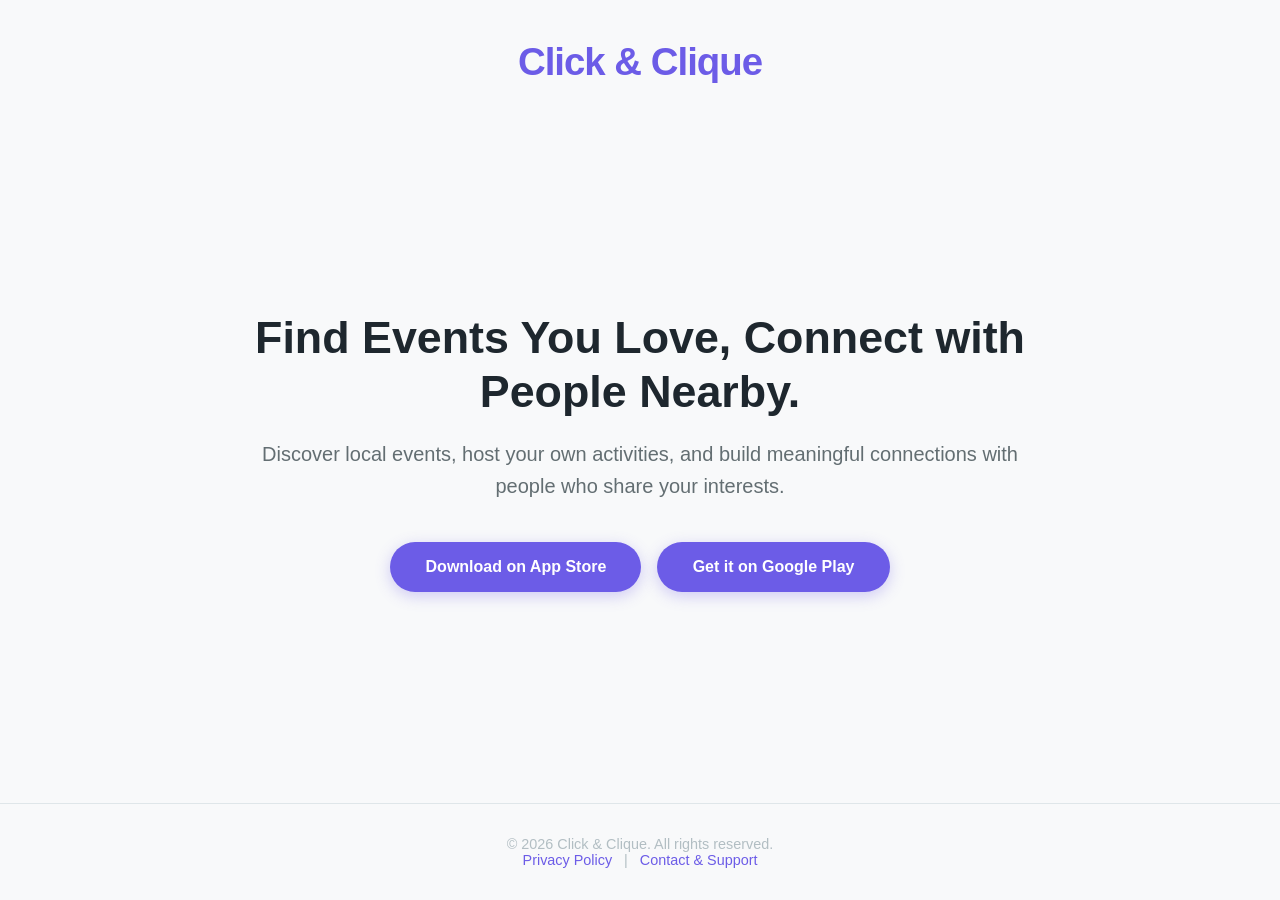
==== index.html @ f0c540bb "Add files via upload" ====
<!DOCTYPE html>
<html lang="en">
<head>
    <meta charset="UTF-8">
    <meta name="viewport" content="width=device-width, initial-scale=1.0">
    <title>Click and Clique - Event-Based Social Networking</title>
    <style>
        :root {
            --primary-color: #6C5CE7;
            --secondary-color: #a29bfe;
            --dark-color: #2d3436;
            --light-color: #f8f9fa;
        }

        * {
            margin: 0;
            padding: 0;
            box-sizing: border-box;
            font-family: -apple-system, BlinkMacSystemFont, "Segoe UI", Roboto, Helvetica, Arial, sans-serif;
        }

        body {
            background-color: var(--light-color);
            color: var(--dark-color);
            display: flex;
            flex-direction: column;
            min-height: 100vh;
        }

        header {
            padding: 2.5rem 1rem 1rem;
            text-align: center;
        }

        .logo {
            font-size: 2.4rem;
            font-weight: 800;
            color: var(--primary-color);
            letter-spacing: -1px;
        }

        main {
            flex: 1;
            display: flex;
            align-items: center;
            justify-content: center;
            padding: 2rem 1rem;
        }

        .hero {
            max-width: 800px;
            text-align: center;
        }

        .hero h1 {
            font-size: 2.8rem;
            margin-bottom: 1.2rem;
            line-height: 1.2;
            color: #1e272e;
        }

        .hero p {
            font-size: 1.25rem;
            color: #636e72;
            margin-bottom: 2.5rem;
            line-height: 1.6;
        }

        .buttons {
            display: flex;
            gap: 1rem;
            justify-content: center;
            flex-wrap: wrap;
        }

        .btn {
            display: inline-block;
            padding: 1rem 2.2rem;
            border-radius: 50px;
            text-decoration: none;
            font-weight: 600;
            font-size: 1rem;
            transition: transform 0.2s, box-shadow 0.2s;
        }

        .btn-primary {
            background-color: var(--primary-color);
            color: white;
            box-shadow: 0 4px 15px rgba(108, 92, 231, 0.3);
        }

        .btn-primary:hover {
            transform: translateY(-2px);
            box-shadow: 0 6px 20px rgba(108, 92, 231, 0.4);
        }

        footer {
            padding: 2rem;
            text-align: center;
            font-size: 0.9rem;
            color: #b2bec3;
            border-top: 1px solid #dfe6e9;
        }

        footer a {
            color: var(--primary-color);
            text-decoration: none;
            margin: 0 0.5rem;
        }

        footer a:hover {
            text-decoration: underline;
        }
    </style>
</head>
<body>

    <header>
        <div class="logo">Click & Clique</div>
    </header>

    <main>
        <div class="hero">
            <h1>Find Events You Love, Connect with People Nearby.</h1>
            <p>Discover local events, host your own activities, and build meaningful connections with people who share your interests.</p>
            
            <div class="buttons">
                <a href="#" class="btn btn-primary">Download on App Store</a>
                <a href="#" class="btn btn-primary">Get it on Google Play</a>
            </div>
        </div>
    </main>

    <footer>
        <p>&copy; 2026 Click & Clique. All rights reserved.</p>
        <p>
            <a href="privacy.html">Privacy Policy</a> | 
            <a href="mailto:support@clickandclique.com">Contact & Support</a>
        </p>
    </footer>

</body>
</html>
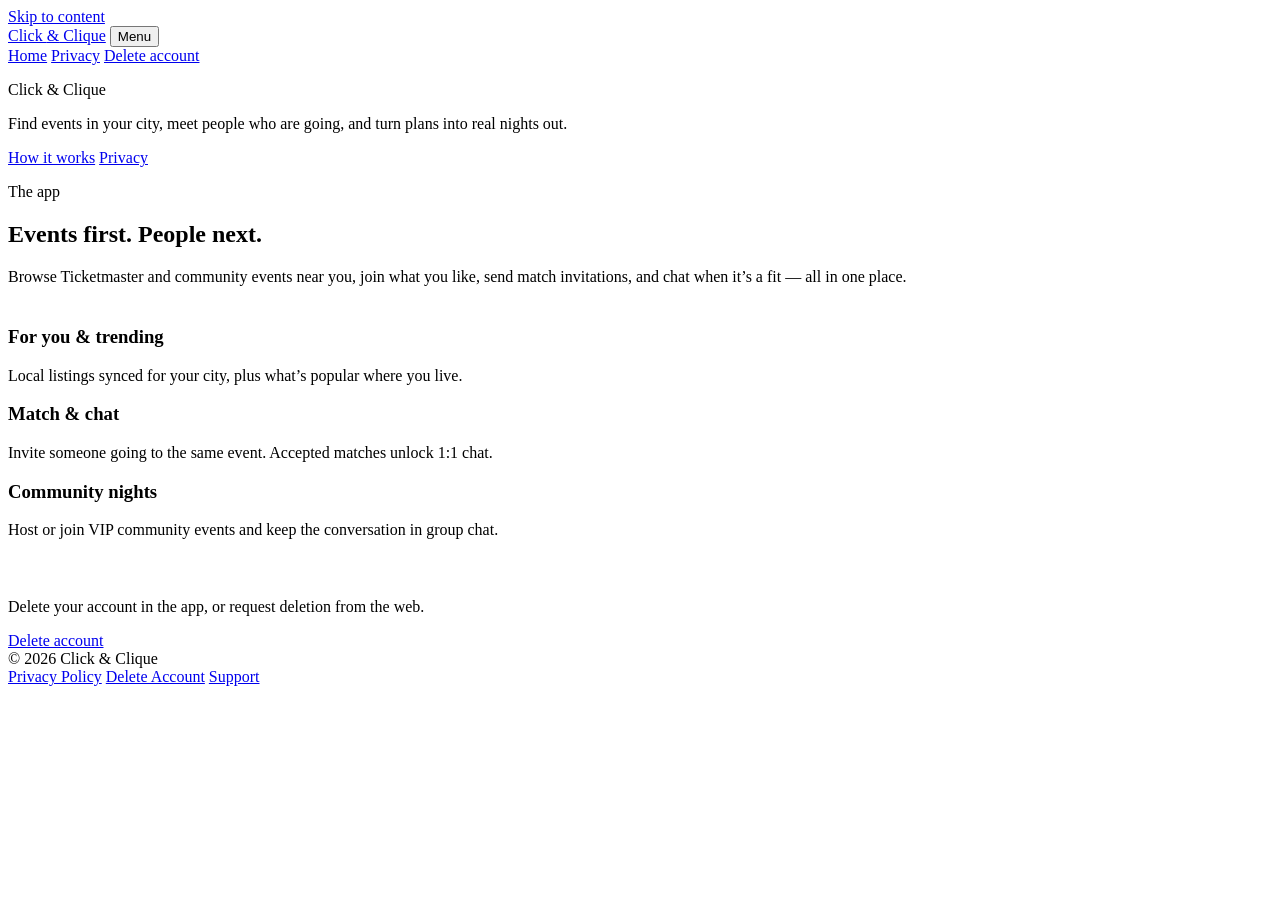
==== commit 1e1111b3: "Add files via upload" ====
--- a/index.html
+++ b/index.html
@@ -1,143 +1,105 @@
-<!DOCTYPE html>
-<html lang="en">
-<head>
-    <meta charset="UTF-8">
-    <meta name="viewport" content="width=device-width, initial-scale=1.0">
-    <title>Click and Clique - Event-Based Social Networking</title>
-    <style>
-        :root {
-            --primary-color: #6C5CE7;
-            --secondary-color: #a29bfe;
-            --dark-color: #2d3436;
-            --light-color: #f8f9fa;
-        }
-
-        * {
-            margin: 0;
-            padding: 0;
-            box-sizing: border-box;
-            font-family: -apple-system, BlinkMacSystemFont, "Segoe UI", Roboto, Helvetica, Arial, sans-serif;
-        }
-
-        body {
-            background-color: var(--light-color);
-            color: var(--dark-color);
-            display: flex;
-            flex-direction: column;
-            min-height: 100vh;
-        }
-
-        header {
-            padding: 2.5rem 1rem 1rem;
-            text-align: center;
-        }
-
-        .logo {
-            font-size: 2.4rem;
-            font-weight: 800;
-            color: var(--primary-color);
-            letter-spacing: -1px;
-        }
-
-        main {
-            flex: 1;
-            display: flex;
-            align-items: center;
-            justify-content: center;
-            padding: 2rem 1rem;
-        }
-
-        .hero {
-            max-width: 800px;
-            text-align: center;
-        }
-
-        .hero h1 {
-            font-size: 2.8rem;
-            margin-bottom: 1.2rem;
-            line-height: 1.2;
-            color: #1e272e;
-        }
-
-        .hero p {
-            font-size: 1.25rem;
-            color: #636e72;
-            margin-bottom: 2.5rem;
-            line-height: 1.6;
-        }
-
-        .buttons {
-            display: flex;
-            gap: 1rem;
-            justify-content: center;
-            flex-wrap: wrap;
-        }
-
-        .btn {
-            display: inline-block;
-            padding: 1rem 2.2rem;
-            border-radius: 50px;
-            text-decoration: none;
-            font-weight: 600;
-            font-size: 1rem;
-            transition: transform 0.2s, box-shadow 0.2s;
-        }
-
-        .btn-primary {
-            background-color: var(--primary-color);
-            color: white;
-            box-shadow: 0 4px 15px rgba(108, 92, 231, 0.3);
-        }
-
-        .btn-primary:hover {
-            transform: translateY(-2px);
-            box-shadow: 0 6px 20px rgba(108, 92, 231, 0.4);
-        }
-
-        footer {
-            padding: 2rem;
-            text-align: center;
-            font-size: 0.9rem;
-            color: #b2bec3;
-            border-top: 1px solid #dfe6e9;
-        }
-
-        footer a {
-            color: var(--primary-color);
-            text-decoration: none;
-            margin: 0 0.5rem;
-        }
-
-        footer a:hover {
-            text-decoration: underline;
-        }
-    </style>
-</head>
-<body>
-
-    <header>
-        <div class="logo">Click & Clique</div>
-    </header>
-
-    <main>
-        <div class="hero">
-            <h1>Find Events You Love, Connect with People Nearby.</h1>
-            <p>Discover local events, host your own activities, and build meaningful connections with people who share your interests.</p>
-            
-            <div class="buttons">
-                <a href="#" class="btn btn-primary">Download on App Store</a>
-                <a href="#" class="btn btn-primary">Get it on Google Play</a>
-            </div>
-        </div>
-    </main>
-
-    <footer>
-        <p>&copy; 2026 Click & Clique. All rights reserved.</p>
-        <p>
-            <a href="privacy.html">Privacy Policy</a> | 
-            <a href="mailto:support@clickandclique.com">Contact & Support</a>
-        </p>
-    </footer>
-
-</body>
-</html>+<!DOCTYPE html>
+<html lang="en">
+<head>
+  <meta charset="utf-8" />
+  <meta name="viewport" content="width=device-width, initial-scale=1" />
+  <meta name="description" content="Click & Clique — discover events in your city, match with people going, and build your social circle." />
+  <title>Click & Clique</title>
+  <link rel="preconnect" href="https://fonts.googleapis.com" />
+  <link rel="preconnect" href="https://fonts.gstatic.com" crossorigin />
+  <link href="https://fonts.googleapis.com/css2?family=Open+Sans:wght@400;600;700&family=Syne:wght@500;700&display=swap" rel="stylesheet" />
+  <link rel="stylesheet" href="css/site.css" />
+</head>
+<body>
+  <a class="skip-link" href="#main">Skip to content</a>
+  <div class="page">
+    <header class="site-header" id="siteHeader">
+      <div class="site-header__inner">
+        <a class="brand" href="index.html">Click <span>&amp;</span> Clique</a>
+        <button class="nav-toggle" type="button" aria-expanded="false" aria-controls="siteNav" id="navToggle">Menu</button>
+        <nav class="nav" id="siteNav" aria-label="Primary">
+          <a href="index.html" aria-current="page">Home</a>
+          <a href="privacy.html">Privacy</a>
+          <a href="delete-account.html">Delete account</a>
+        </nav>
+      </div>
+    </header>
+
+    <main id="main" class="page-main">
+      <section class="hero" aria-label="Click and Clique">
+        <div class="hero__inner">
+          <p class="brand-mark">Click <span>&amp; Clique</span></p>
+          <p class="tagline">
+            Find events in your city, meet people who are going, and turn plans into real nights out.
+          </p>
+          <div class="hero-actions">
+            <a class="btn btn--primary" href="#about">How it works</a>
+            <a class="btn btn--ghost" href="privacy.html">Privacy</a>
+          </div>
+        </div>
+      </section>
+
+      <section class="section" id="about">
+        <div class="wrap">
+          <p class="eyebrow">The app</p>
+          <h2>Events first. People next.</h2>
+          <p class="lead">
+            Browse Ticketmaster and community events near you, join what you like,
+            send match invitations, and chat when it’s a fit — all in one place.
+          </p>
+
+          <div class="features" style="margin-top: 2.5rem;">
+            <article class="feature">
+              <h3>For you &amp; trending</h3>
+              <p>Local listings synced for your city, plus what’s popular where you live.</p>
+            </article>
+            <article class="feature">
+              <h3>Match &amp; chat</h3>
+              <p>Invite someone going to the same event. Accepted matches unlock 1:1 chat.</p>
+            </article>
+            <article class="feature">
+              <h3>Community nights</h3>
+              <p>Host or join VIP community events and keep the conversation in group chat.</p>
+            </article>
+          </div>
+        </div>
+      </section>
+
+      <section class="section section--tight">
+        <div class="wrap">
+          <div class="cta-band">
+            <div>
+              <h2 style="margin:0;color:#fff;">Need your data removed?</h2>
+              <p>Delete your account in the app, or request deletion from the web.</p>
+            </div>
+            <a class="btn btn--outline" href="delete-account.html">Delete account</a>
+          </div>
+        </div>
+      </section>
+    </main>
+
+    <footer class="site-footer">
+      <div class="site-footer__inner">
+        <div>© <span id="y"></span> Click &amp; Clique</div>
+        <div class="footer-links">
+          <a href="privacy.html">Privacy Policy</a>
+          <a href="delete-account.html">Delete Account</a>
+          <a href="mailto:support@clickandclique.com">Support</a>
+        </div>
+      </div>
+    </footer>
+  </div>
+  <script>
+    document.getElementById("y").textContent = new Date().getFullYear();
+    (function () {
+      var header = document.getElementById("siteHeader");
+      var toggle = document.getElementById("navToggle");
+      if (!header || !toggle) return;
+      toggle.addEventListener("click", function () {
+        var open = header.classList.toggle("is-open");
+        toggle.setAttribute("aria-expanded", open ? "true" : "false");
+      });
+    })();
+  </script>
+</body>
+</html>
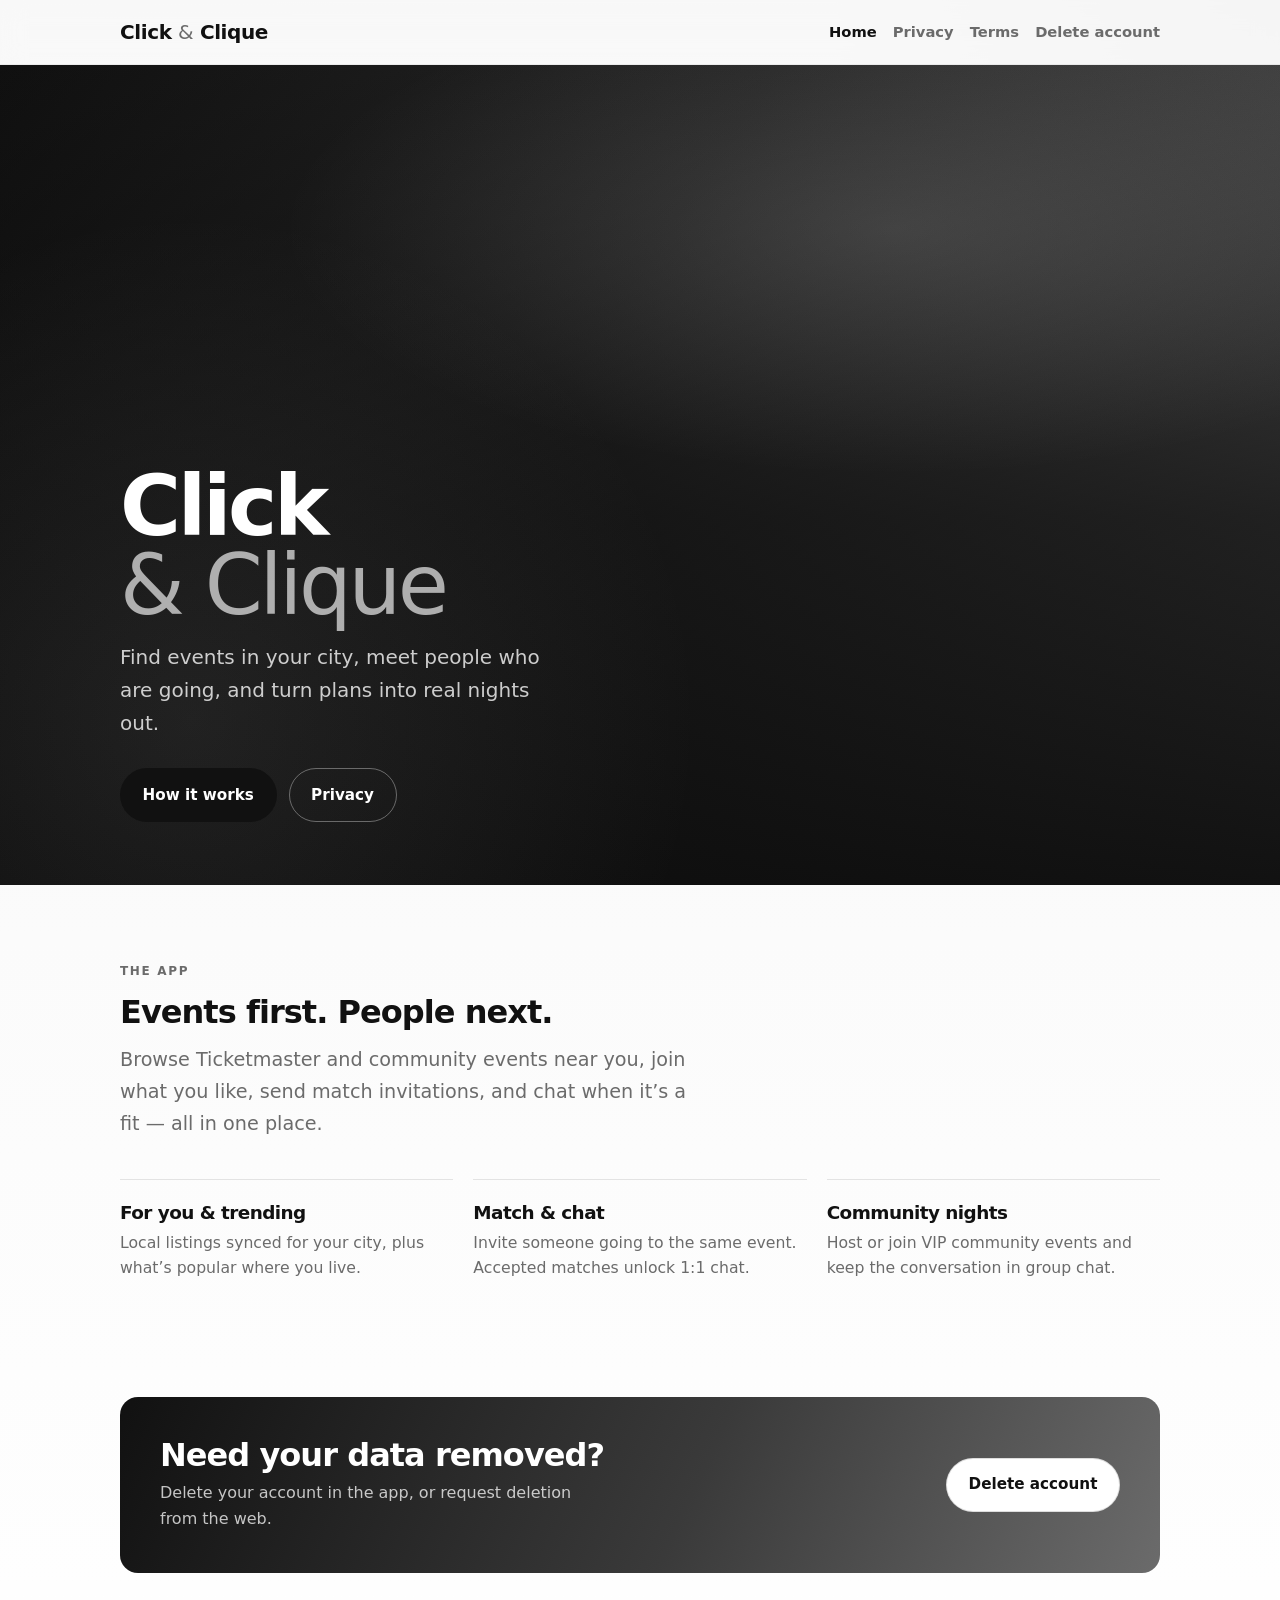
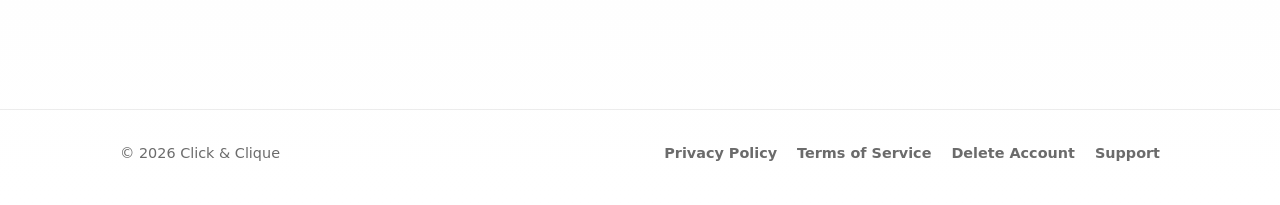
==== commit 0c72598d: "Add Terms link to navigation and footer" ====
--- a/index.html
+++ b/index.html
@@ -20,6 +20,7 @@
         <nav class="nav" id="siteNav" aria-label="Primary">
           <a href="index.html" aria-current="page">Home</a>
           <a href="privacy.html">Privacy</a>
+          <a href="terms.html">Terms</a>
           <a href="delete-account.html">Delete account</a>
         </nav>
       </div>
@@ -83,6 +84,7 @@
         <div>© <span id="y"></span> Click &amp; Clique</div>
         <div class="footer-links">
           <a href="privacy.html">Privacy Policy</a>
+          <a href="terms.html">Terms of Service</a>
           <a href="delete-account.html">Delete Account</a>
           <a href="mailto:support@clickandclique.com">Support</a>
         </div>
--- a/css/site.css
+++ b/css/site.css
@@ -0,0 +1,604 @@
+/* Click & Clique — shared site styles (matches app brand colors) */
+:root {
+  --ink: #111111;
+  --ink-soft: #1a1a1a;
+  --mid: #6b6b6b;
+  --muted: #8a8a8a;
+  --line: #c8c8c8;
+  --wash: #f2f2f2;
+  --paper: #fafafa;
+  --white: #ffffff;
+  --dark-bg: #0a0a0a;
+  --dark-card: #1a1a1a;
+  --on-ink: #ffffff;
+  --shadow: 0 12px 40px rgba(0, 0, 0, 0.12);
+  --radius: 18px;
+  --max: 1080px;
+  --font: "Open Sans", system-ui, sans-serif;
+  --display: "Syne", "Open Sans", system-ui, sans-serif;
+}
+
+*,
+*::before,
+*::after {
+  box-sizing: border-box;
+}
+
+html {
+  scroll-behavior: smooth;
+  -webkit-text-size-adjust: 100%;
+}
+
+body {
+  margin: 0;
+  min-height: 100vh;
+  font-family: var(--font);
+  font-size: 1rem;
+  line-height: 1.65;
+  color: var(--ink);
+  background:
+    radial-gradient(1200px 700px at 10% -20%, rgba(200, 200, 200, 0.45), transparent 55%),
+    radial-gradient(900px 500px at 100% 0%, rgba(107, 107, 107, 0.18), transparent 50%),
+    linear-gradient(180deg, var(--wash) 0%, var(--paper) 40%, var(--white) 100%);
+  color-scheme: light;
+}
+
+img {
+  max-width: 100%;
+  height: auto;
+  display: block;
+}
+
+a {
+  color: var(--ink);
+  text-underline-offset: 0.18em;
+}
+
+a:hover {
+  color: var(--mid);
+}
+
+.skip-link {
+  position: absolute;
+  left: -999px;
+  top: 0;
+  background: var(--ink);
+  color: var(--on-ink);
+  padding: 0.75rem 1rem;
+  z-index: 100;
+}
+
+.skip-link:focus {
+  left: 1rem;
+  top: 1rem;
+}
+
+/* —— Header —— */
+.site-header {
+  position: sticky;
+  top: 0;
+  z-index: 50;
+  backdrop-filter: blur(12px);
+  background: rgba(250, 250, 250, 0.86);
+  border-bottom: 1px solid rgba(17, 17, 17, 0.06);
+}
+
+.site-header__inner {
+  max-width: var(--max);
+  margin: 0 auto;
+  padding: 0.9rem 1.25rem;
+  display: flex;
+  align-items: center;
+  justify-content: space-between;
+  gap: 1rem;
+}
+
+.brand {
+  font-family: var(--display);
+  font-weight: 700;
+  font-size: clamp(1.05rem, 2.5vw, 1.25rem);
+  letter-spacing: -0.02em;
+  text-decoration: none;
+  color: var(--ink);
+  white-space: nowrap;
+}
+
+.brand span {
+  font-weight: 500;
+  color: var(--mid);
+}
+
+.nav {
+  display: flex;
+  flex-wrap: wrap;
+  align-items: center;
+  justify-content: flex-end;
+  gap: 0.35rem 1rem;
+}
+
+.nav a {
+  text-decoration: none;
+  font-size: 0.92rem;
+  font-weight: 600;
+  color: var(--mid);
+  padding: 0.35rem 0;
+}
+
+.nav a:hover,
+.nav a[aria-current="page"] {
+  color: var(--ink);
+}
+
+.nav-toggle {
+  display: none;
+  border: 1px solid rgba(17, 17, 17, 0.15);
+  background: var(--white);
+  border-radius: 10px;
+  padding: 0.45rem 0.7rem;
+  font: inherit;
+  font-weight: 600;
+  font-size: 0.85rem;
+  cursor: pointer;
+}
+
+/* —— Layout —— */
+.wrap {
+  max-width: var(--max);
+  margin: 0 auto;
+  padding: 0 1.25rem;
+}
+
+.section {
+  padding: clamp(2.5rem, 6vw, 4.5rem) 0;
+}
+
+.section--tight {
+  padding-top: clamp(1.75rem, 4vw, 2.75rem);
+}
+
+.eyebrow {
+  display: inline-block;
+  font-size: 0.75rem;
+  font-weight: 700;
+  letter-spacing: 0.14em;
+  text-transform: uppercase;
+  color: var(--mid);
+  margin: 0 0 0.75rem;
+}
+
+h1,
+h2,
+h3 {
+  font-family: var(--display);
+  letter-spacing: -0.03em;
+  line-height: 1.15;
+  margin: 0 0 0.85rem;
+}
+
+h1 {
+  font-size: clamp(2.1rem, 6vw, 3.6rem);
+  font-weight: 700;
+}
+
+h2 {
+  font-size: clamp(1.45rem, 3.5vw, 2rem);
+  font-weight: 700;
+}
+
+h3 {
+  font-size: 1.15rem;
+  font-weight: 700;
+}
+
+.lead {
+  font-size: clamp(1.05rem, 2.2vw, 1.2rem);
+  color: var(--mid);
+  max-width: 36rem;
+  margin: 0;
+}
+
+.muted {
+  color: var(--mid);
+}
+
+.prose {
+  max-width: 42rem;
+}
+
+.prose p,
+.prose li {
+  color: var(--ink-soft);
+}
+
+.prose ul,
+.prose ol {
+  padding-left: 1.2rem;
+}
+
+.prose li + li {
+  margin-top: 0.35rem;
+}
+
+.prose h2 {
+  margin-top: 2.25rem;
+}
+
+.prose h3 {
+  margin-top: 1.5rem;
+}
+
+/* —— Hero (landing) —— */
+.hero {
+  position: relative;
+  min-height: min(92vh, 820px);
+  display: flex;
+  align-items: flex-end;
+  overflow: hidden;
+  color: var(--on-ink);
+  background:
+    linear-gradient(180deg, rgba(10, 10, 10, 0.15) 0%, rgba(10, 10, 10, 0.72) 55%, rgba(10, 10, 10, 0.92) 100%),
+    linear-gradient(125deg, #111111 0%, #2a2a2a 42%, #6b6b6b 100%);
+}
+
+.hero::before {
+  content: "";
+  position: absolute;
+  inset: 0;
+  background:
+    radial-gradient(ellipse 80% 50% at 70% 20%, rgba(232, 232, 232, 0.14), transparent 60%),
+    radial-gradient(circle at 15% 80%, rgba(200, 200, 200, 0.1), transparent 40%);
+  pointer-events: none;
+  animation: heroGlow 10s ease-in-out infinite alternate;
+}
+
+@keyframes heroGlow {
+  from { opacity: 0.7; transform: scale(1); }
+  to { opacity: 1; transform: scale(1.04); }
+}
+
+.hero__inner {
+  position: relative;
+  z-index: 1;
+  width: 100%;
+  max-width: var(--max);
+  margin: 0 auto;
+  padding: clamp(5rem, 14vh, 8rem) 1.25rem clamp(2.75rem, 7vh, 4rem);
+}
+
+.hero .brand-mark {
+  font-family: var(--display);
+  font-size: clamp(2.6rem, 9vw, 5.2rem);
+  font-weight: 700;
+  letter-spacing: -0.04em;
+  line-height: 0.95;
+  margin: 0 0 1rem;
+  animation: riseIn 0.9s ease both;
+}
+
+.hero .brand-mark span {
+  display: block;
+  font-weight: 500;
+  color: rgba(232, 232, 232, 0.72);
+}
+
+.hero .tagline {
+  font-size: clamp(1.05rem, 2.4vw, 1.25rem);
+  color: rgba(255, 255, 255, 0.78);
+  max-width: 28rem;
+  margin: 0 0 1.75rem;
+  animation: riseIn 0.9s ease 0.12s both;
+}
+
+.hero-actions {
+  display: flex;
+  flex-wrap: wrap;
+  gap: 0.75rem;
+  animation: riseIn 0.9s ease 0.22s both;
+}
+
+@keyframes riseIn {
+  from { opacity: 0; transform: translateY(18px); }
+  to { opacity: 1; transform: translateY(0); }
+}
+
+/* —— Buttons —— */
+.btn {
+  display: inline-flex;
+  align-items: center;
+  justify-content: center;
+  gap: 0.4rem;
+  padding: 0.85rem 1.35rem;
+  border-radius: 999px;
+  font-weight: 700;
+  font-size: 0.95rem;
+  text-decoration: none;
+  border: 1px solid transparent;
+  transition: transform 0.2s ease, background 0.2s ease, color 0.2s ease, border-color 0.2s ease;
+  cursor: pointer;
+}
+
+.btn:hover {
+  transform: translateY(-1px);
+}
+
+.btn--primary {
+  background: var(--ink);
+  color: var(--on-ink);
+}
+
+.btn--primary:hover {
+  background: #000;
+  color: var(--on-ink);
+}
+
+.btn--ghost {
+  background: transparent;
+  color: var(--on-ink);
+  border-color: rgba(255, 255, 255, 0.35);
+}
+
+.btn--ghost:hover {
+  background: rgba(255, 255, 255, 0.08);
+  color: var(--on-ink);
+}
+
+.btn--outline {
+  background: var(--white);
+  color: var(--ink);
+  border-color: rgba(17, 17, 17, 0.14);
+}
+
+.btn--outline:hover {
+  border-color: var(--ink);
+  color: var(--ink);
+}
+
+.btn--danger {
+  background: var(--ink);
+  color: var(--on-ink);
+}
+
+/* —— Feature strip —— */
+.features {
+  display: grid;
+  grid-template-columns: repeat(3, 1fr);
+  gap: 1.25rem;
+}
+
+.feature {
+  padding: 1.35rem 0 0;
+  border-top: 1px solid rgba(17, 17, 17, 0.1);
+}
+
+.feature h3 {
+  margin-bottom: 0.4rem;
+}
+
+.feature p {
+  margin: 0;
+  color: var(--mid);
+  font-size: 0.98rem;
+}
+
+/* —— Panel / content cards (interaction containers only) —— */
+.panel {
+  background: var(--white);
+  border: 1px solid rgba(17, 17, 17, 0.08);
+  border-radius: var(--radius);
+  padding: clamp(1.25rem, 3vw, 1.75rem);
+  box-shadow: var(--shadow);
+}
+
+.panel + .panel {
+  margin-top: 1rem;
+}
+
+.panel h2 {
+  font-size: 1.2rem;
+  margin-top: 0;
+}
+
+.stack {
+  display: grid;
+  gap: 1rem;
+}
+
+.cta-band {
+  margin: 0 0 clamp(2.5rem, 6vw, 4rem);
+  padding: clamp(1.75rem, 4vw, 2.5rem);
+  border-radius: var(--radius);
+  color: var(--on-ink);
+  background: linear-gradient(115deg, #111111 0%, #3a3a3a 55%, #6b6b6b 100%);
+  display: flex;
+  flex-wrap: wrap;
+  align-items: center;
+  justify-content: space-between;
+  gap: 1.25rem;
+}
+
+.cta-band p {
+  margin: 0.35rem 0 0;
+  color: rgba(255, 255, 255, 0.75);
+  max-width: 28rem;
+}
+
+/* —— Form —— */
+.form-grid {
+  display: grid;
+  gap: 0.9rem;
+}
+
+label {
+  display: grid;
+  gap: 0.35rem;
+  font-weight: 600;
+  font-size: 0.9rem;
+}
+
+input,
+textarea {
+  width: 100%;
+  font: inherit;
+  padding: 0.8rem 0.95rem;
+  border-radius: 12px;
+  border: 1px solid rgba(17, 17, 17, 0.16);
+  background: var(--wash);
+  color: var(--ink);
+}
+
+input:focus,
+textarea:focus {
+  outline: 2px solid var(--ink);
+  outline-offset: 1px;
+  background: var(--white);
+}
+
+textarea {
+  min-height: 120px;
+  resize: vertical;
+}
+
+.form-note {
+  font-size: 0.88rem;
+  color: var(--mid);
+  margin: 0;
+}
+
+.form-actions {
+  display: flex;
+  flex-wrap: wrap;
+  gap: 0.75rem;
+  margin-top: 0.35rem;
+}
+
+/* —— Footer —— */
+.site-footer {
+  border-top: 1px solid rgba(17, 17, 17, 0.08);
+  padding: 2rem 0 2.5rem;
+  margin-top: auto;
+  background: rgba(255, 255, 255, 0.55);
+}
+
+.site-footer__inner {
+  max-width: var(--max);
+  margin: 0 auto;
+  padding: 0 1.25rem;
+  display: flex;
+  flex-wrap: wrap;
+  gap: 1rem;
+  justify-content: space-between;
+  align-items: center;
+  color: var(--mid);
+  font-size: 0.9rem;
+}
+
+.site-footer a {
+  color: var(--mid);
+  text-decoration: none;
+  font-weight: 600;
+}
+
+.site-footer a:hover {
+  color: var(--ink);
+}
+
+.footer-links {
+  display: flex;
+  flex-wrap: wrap;
+  gap: 0.85rem 1.25rem;
+}
+
+/* —— Page shell —— */
+.page {
+  display: flex;
+  flex-direction: column;
+  min-height: 100vh;
+}
+
+.page-main {
+  flex: 1;
+}
+
+.page-hero {
+  padding: clamp(2rem, 5vw, 3.25rem) 0 0.5rem;
+}
+
+.page-hero .lead {
+  margin-top: 0.5rem;
+}
+
+hr.soft {
+  border: 0;
+  border-top: 1px solid rgba(17, 17, 17, 0.08);
+  margin: 2rem 0;
+}
+
+code {
+  font-size: 0.9em;
+  background: var(--wash);
+  padding: 0.1em 0.35em;
+  border-radius: 6px;
+}
+
+/* —— Responsive —— */
+@media (max-width: 860px) {
+  .features {
+    grid-template-columns: 1fr;
+    gap: 1.5rem;
+  }
+}
+
+@media (max-width: 720px) {
+  .nav-toggle {
+    display: inline-flex;
+  }
+
+  .nav {
+    display: none;
+    width: 100%;
+    flex-direction: column;
+    align-items: stretch;
+    gap: 0;
+    padding-bottom: 0.5rem;
+  }
+
+  .site-header__inner {
+    flex-wrap: wrap;
+  }
+
+  .site-header.is-open .nav {
+    display: flex;
+  }
+
+  .nav a {
+    padding: 0.75rem 0;
+    border-top: 1px solid rgba(17, 17, 17, 0.06);
+  }
+
+  .hero {
+    min-height: min(88vh, 700px);
+  }
+
+  .cta-band {
+    align-items: flex-start;
+  }
+
+  .btn {
+    width: 100%;
+  }
+
+  .hero-actions .btn,
+  .form-actions .btn {
+    width: auto;
+    flex: 1 1 auto;
+  }
+}
+
+@media (prefers-reduced-motion: reduce) {
+  *,
+  *::before,
+  *::after {
+    animation: none !important;
+    transition: none !important;
+  }
+}
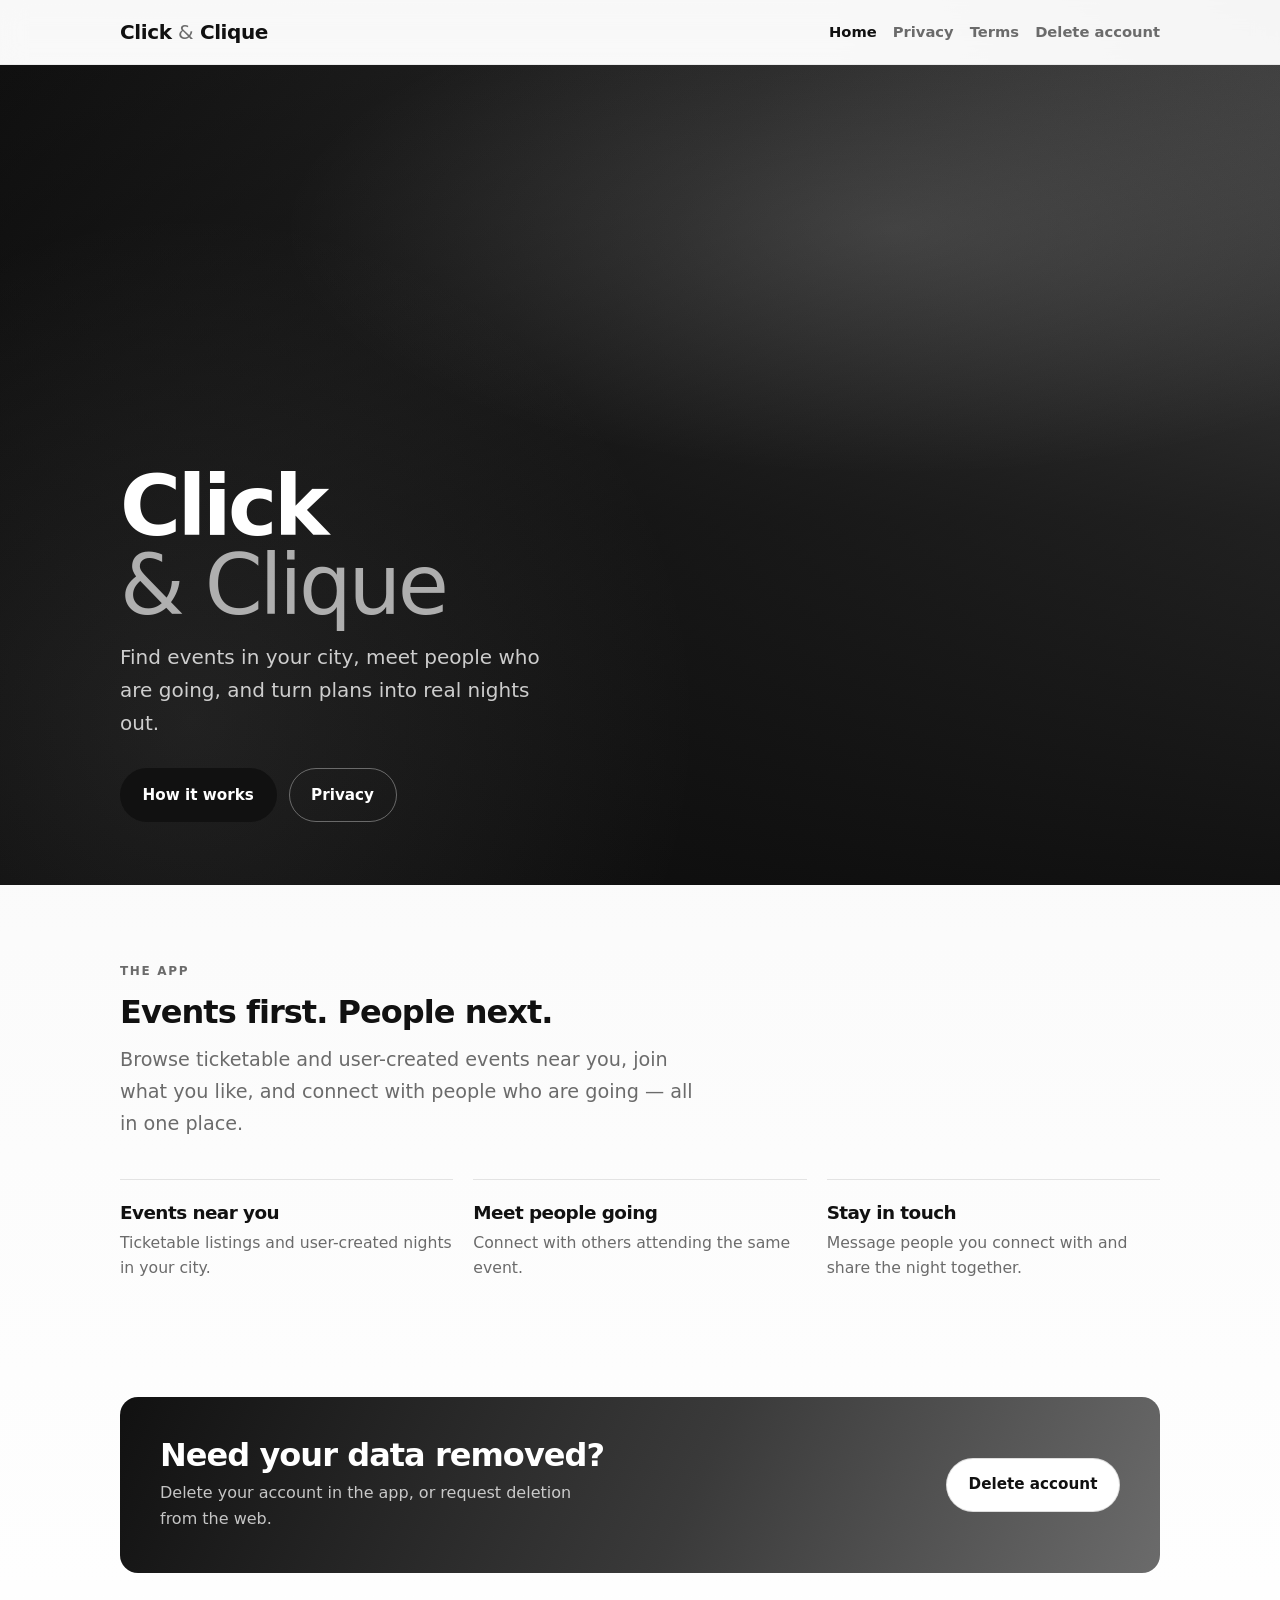
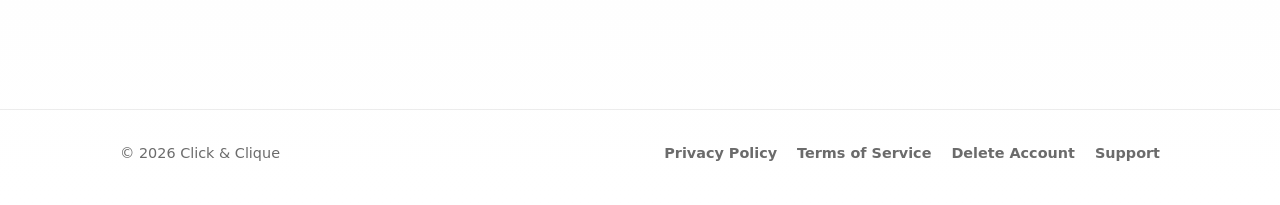
==== commit 28733729: "Revise event and feature descriptions in index.html Updated event descriptions and feature headings " ====
--- a/index.html
+++ b/index.html
@@ -45,22 +45,22 @@
           <p class="eyebrow">The app</p>
           <h2>Events first. People next.</h2>
           <p class="lead">
-            Browse Ticketmaster and community events near you, join what you like,
-            send match invitations, and chat when it’s a fit — all in one place.
+            Browse ticketable and user-created events near you, join what you like,
+            and connect with people who are going — all in one place.
           </p>
 
           <div class="features" style="margin-top: 2.5rem;">
             <article class="feature">
-              <h3>For you &amp; trending</h3>
-              <p>Local listings synced for your city, plus what’s popular where you live.</p>
+              <h3>Events near you</h3>
+              <p>Ticketable listings and user-created nights in your city.</p>
             </article>
             <article class="feature">
-              <h3>Match &amp; chat</h3>
-              <p>Invite someone going to the same event. Accepted matches unlock 1:1 chat.</p>
+              <h3>Meet people going</h3>
+              <p>Connect with others attending the same event.</p>
             </article>
             <article class="feature">
-              <h3>Community nights</h3>
-              <p>Host or join VIP community events and keep the conversation in group chat.</p>
+              <h3>Stay in touch</h3>
+              <p>Message people you connect with and share the night together.</p>
             </article>
           </div>
         </div>
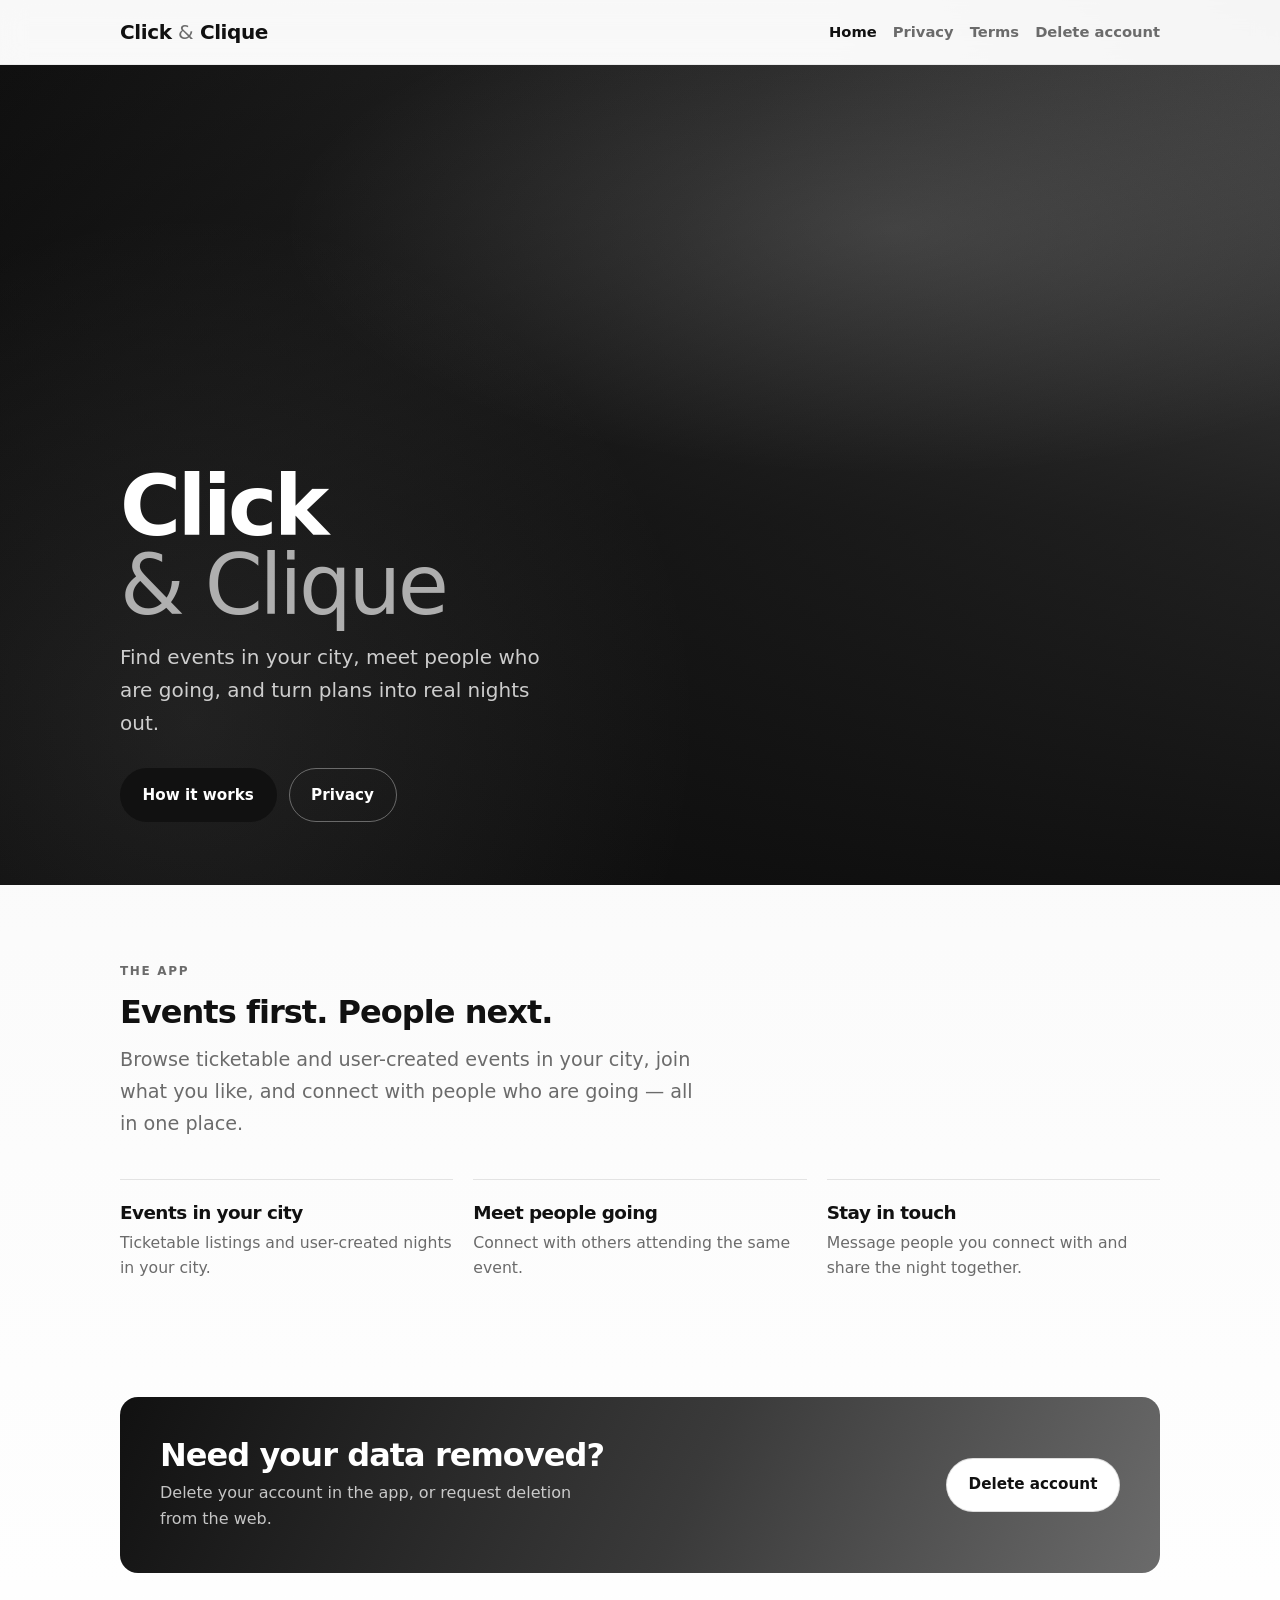
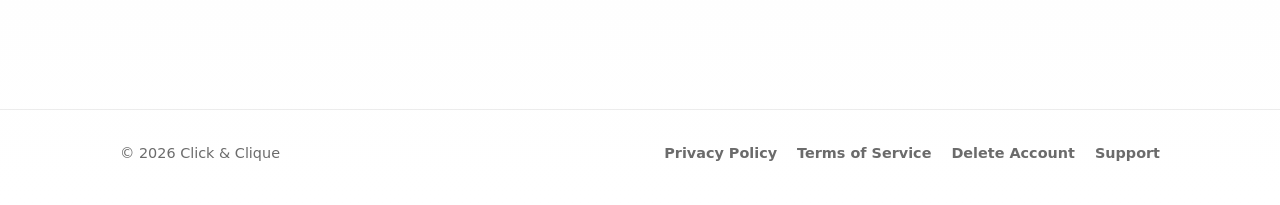
==== commit a1031b41: "Update event descriptions to specify city context" ====
--- a/index.html
+++ b/index.html
@@ -45,13 +45,13 @@
           <p class="eyebrow">The app</p>
           <h2>Events first. People next.</h2>
           <p class="lead">
-            Browse ticketable and user-created events near you, join what you like,
+            Browse ticketable and user-created events in your city, join what you like,
             and connect with people who are going — all in one place.
           </p>
 
           <div class="features" style="margin-top: 2.5rem;">
             <article class="feature">
-              <h3>Events near you</h3>
+              <h3>Events in your city</h3>
               <p>Ticketable listings and user-created nights in your city.</p>
             </article>
             <article class="feature">
